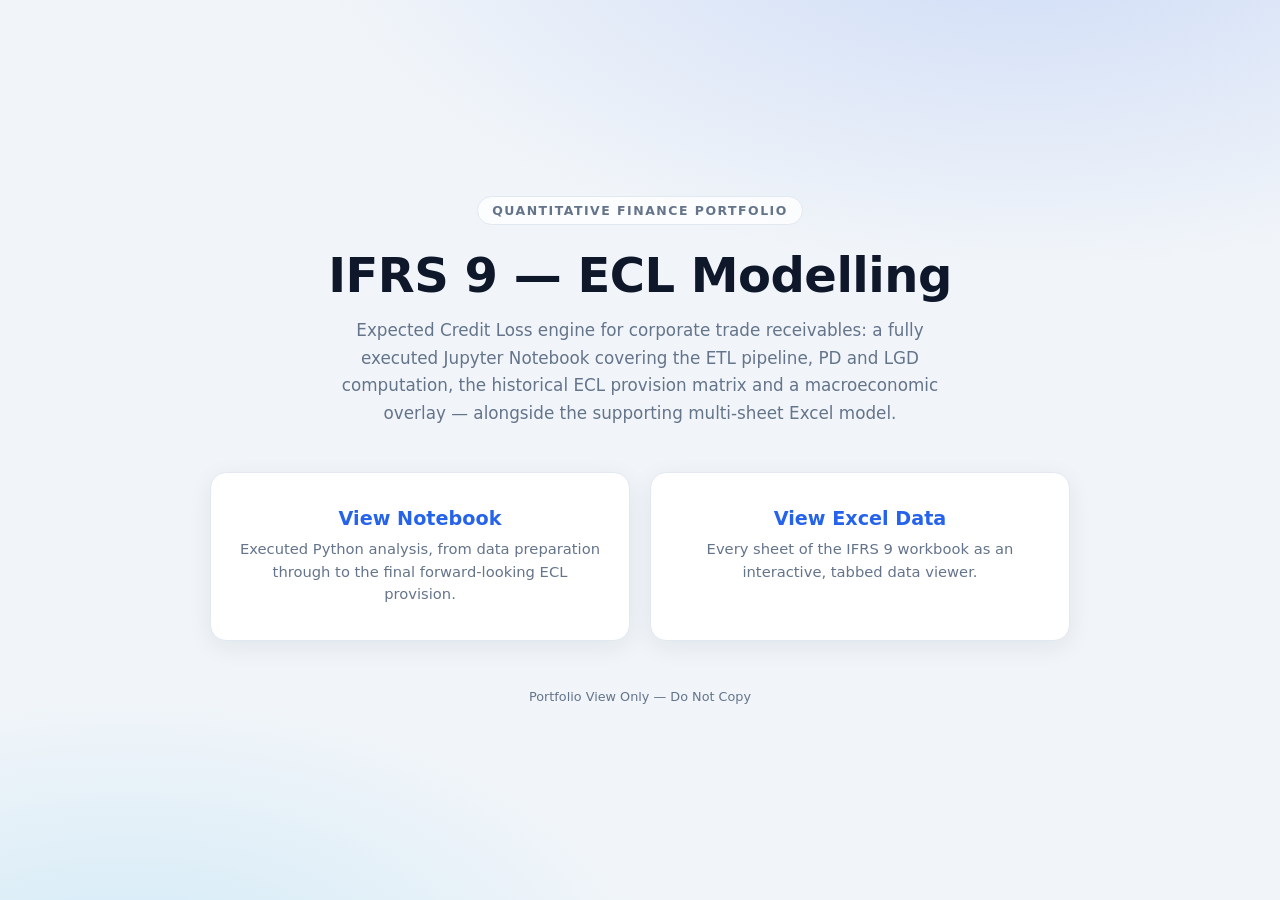
==== index.html @ 65eec57d "Initial portfolio site: IFRS 9 ECL notebook and Excel viewer Co-Authored-By: Claude Opus 4.7 <norepl" ====
<!DOCTYPE html>
<html lang="en">
<head>
<meta charset="UTF-8">
<meta name="viewport" content="width=device-width, initial-scale=1.0">
<title>ECL Modelling — Portfolio</title>
<link rel="stylesheet" href="security.css">
<style>
  :root {
    --ink: #0f172a;
    --muted: #64748b;
    --accent: #2563eb;
    --border: #e2e8f0;
  }
  * { box-sizing: border-box; }
  body {
    margin: 0;
    min-height: 100vh;
    display: flex;
    align-items: center;
    justify-content: center;
    font-family: "Segoe UI", system-ui, -apple-system, sans-serif;
    background:
      radial-gradient(1200px 600px at 80% -10%, rgba(37, 99, 235, 0.18), transparent 60%),
      radial-gradient(900px 500px at 10% 110%, rgba(14, 165, 233, 0.14), transparent 60%),
      #f1f5f9;
    color: var(--ink);
    padding: 32px 20px;
  }
  main { max-width: 860px; width: 100%; text-align: center; }
  .badge {
    display: inline-block;
    padding: 6px 14px;
    border: 1px solid var(--border);
    border-radius: 999px;
    background: rgba(255, 255, 255, 0.8);
    color: var(--muted);
    font-size: 0.78rem;
    font-weight: 600;
    letter-spacing: 1.5px;
    text-transform: uppercase;
    margin-bottom: 22px;
  }
  h1 { margin: 0 0 14px; font-size: clamp(1.9rem, 4.5vw, 3rem); letter-spacing: -0.5px; }
  .lead { margin: 0 auto 44px; max-width: 620px; color: var(--muted); font-size: 1.05rem; line-height: 1.65; }
  .cards { display: grid; grid-template-columns: repeat(auto-fit, minmax(240px, 1fr)); gap: 20px; }
  .card {
    display: block;
    padding: 34px 28px;
    border-radius: 16px;
    background: #ffffff;
    border: 1px solid var(--border);
    box-shadow: 0 6px 24px rgba(15, 23, 42, 0.07);
    text-decoration: none;
    color: inherit;
    transition: transform 0.18s ease, box-shadow 0.18s ease, border-color 0.18s ease;
  }
  .card:hover {
    transform: translateY(-4px);
    box-shadow: 0 14px 34px rgba(37, 99, 235, 0.16);
    border-color: var(--accent);
  }
  .card h2 { margin: 0 0 8px; font-size: 1.2rem; color: var(--accent); }
  .card p { margin: 0; color: var(--muted); font-size: 0.92rem; line-height: 1.55; }
  footer { margin-top: 48px; color: var(--muted); font-size: 0.8rem; }
</style>
</head>
<body>
  <main>
    <span class="badge">Quantitative Finance Portfolio</span>
    <h1>IFRS 9 — ECL Modelling</h1>
    <p class="lead">
      Expected Credit Loss engine for corporate trade receivables: a fully executed
      Jupyter Notebook covering the ETL pipeline, PD and LGD computation, the historical
      ECL provision matrix and a macroeconomic overlay — alongside the supporting
      multi-sheet Excel model.
    </p>
    <div class="cards">
      <a class="card" href="notebook.html">
        <h2>View Notebook</h2>
        <p>Executed Python analysis, from data preparation through to the final forward-looking ECL provision.</p>
      </a>
      <a class="card" href="excel.html">
        <h2>View Excel Data</h2>
        <p>Every sheet of the IFRS 9 workbook as an interactive, tabbed data viewer.</p>
      </a>
    </div>
    <footer>Portfolio View Only — Do Not Copy</footer>
  </main>
  <script src="security.js"></script>
</body>
</html>
---- security.css ----
/* Portfolio security layer */

/* Block text selection everywhere */
* {
  -webkit-user-select: none !important;
  -moz-user-select: none !important;
  -ms-user-select: none !important;
  user-select: none !important;
}

/* Hide the page scrollbar for a cleaner layout (wheel/touch scrolling still works) */
html,
body {
  scrollbar-width: none;
  -ms-overflow-style: none;
}
html::-webkit-scrollbar,
body::-webkit-scrollbar {
  display: none;
}

/* Repeating diagonal watermark overlay; the text tile is injected by security.js */
.watermark-overlay {
  position: fixed;
  top: 0;
  left: 0;
  width: 100%;
  height: 100%;
  pointer-events: none;
  z-index: 2147483647;
  background-repeat: repeat;
}
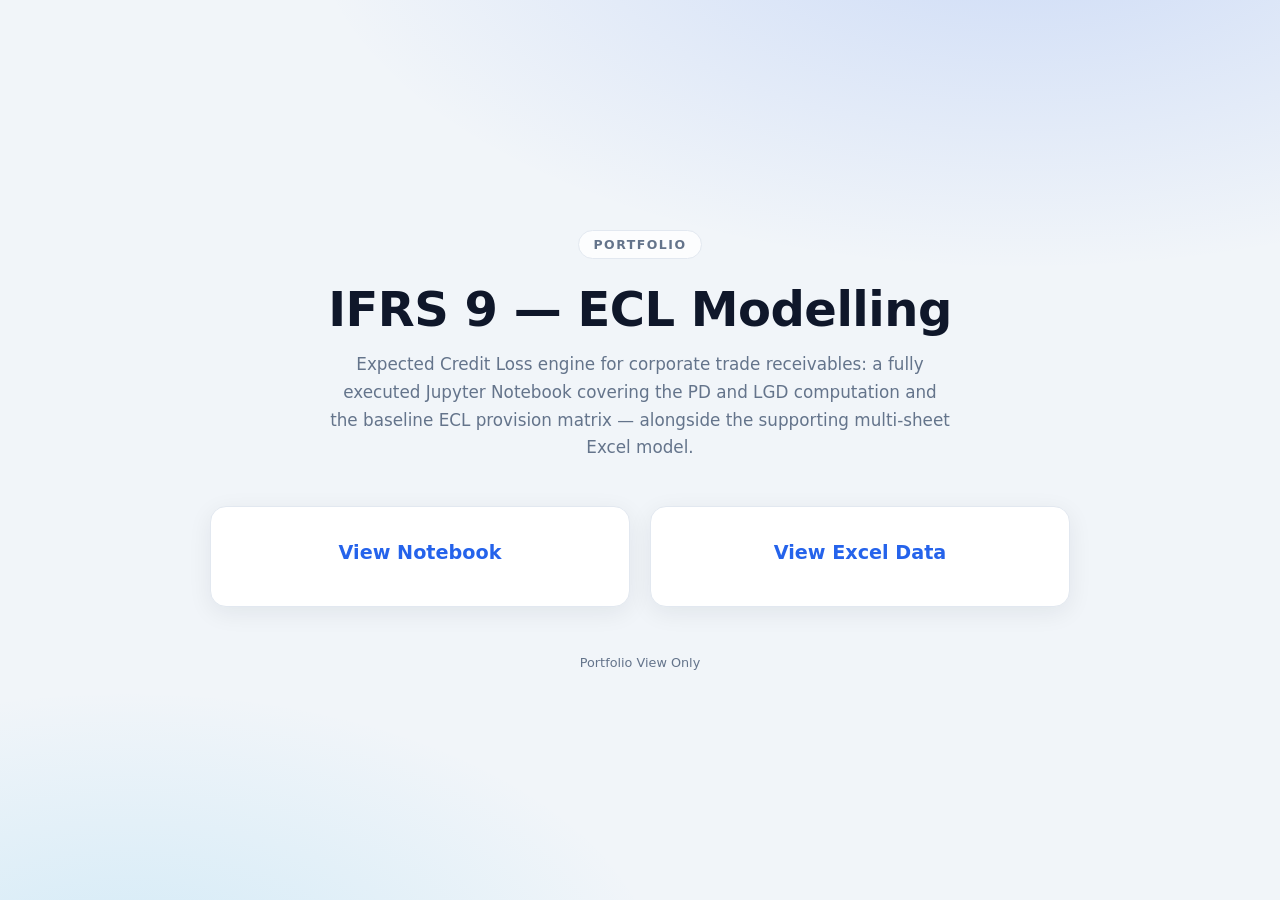
==== commit e90e3dda: "Add portfolio files" ====
--- a/index.html
+++ b/index.html
@@ -67,25 +67,22 @@
 </head>
 <body>
   <main>
-    <span class="badge">Quantitative Finance Portfolio</span>
+    <span class="badge">Portfolio</span>
     <h1>IFRS 9 — ECL Modelling</h1>
     <p class="lead">
       Expected Credit Loss engine for corporate trade receivables: a fully executed
-      Jupyter Notebook covering the ETL pipeline, PD and LGD computation, the historical
-      ECL provision matrix and a macroeconomic overlay — alongside the supporting
-      multi-sheet Excel model.
+      Jupyter Notebook covering the PD and LGD computation and the baseline ECL 
+      provision matrix — alongside the supporting multi-sheet Excel model.
     </p>
     <div class="cards">
       <a class="card" href="notebook.html">
-        <h2>View Notebook</h2>
-        <p>Executed Python analysis, from data preparation through to the final forward-looking ECL provision.</p>
+        <h2>View Notebook</h2>        
       </a>
       <a class="card" href="excel.html">
         <h2>View Excel Data</h2>
-        <p>Every sheet of the IFRS 9 workbook as an interactive, tabbed data viewer.</p>
       </a>
     </div>
-    <footer>Portfolio View Only — Do Not Copy</footer>
+    <footer>Portfolio View Only</footer>
   </main>
   <script src="security.js"></script>
 </body>
